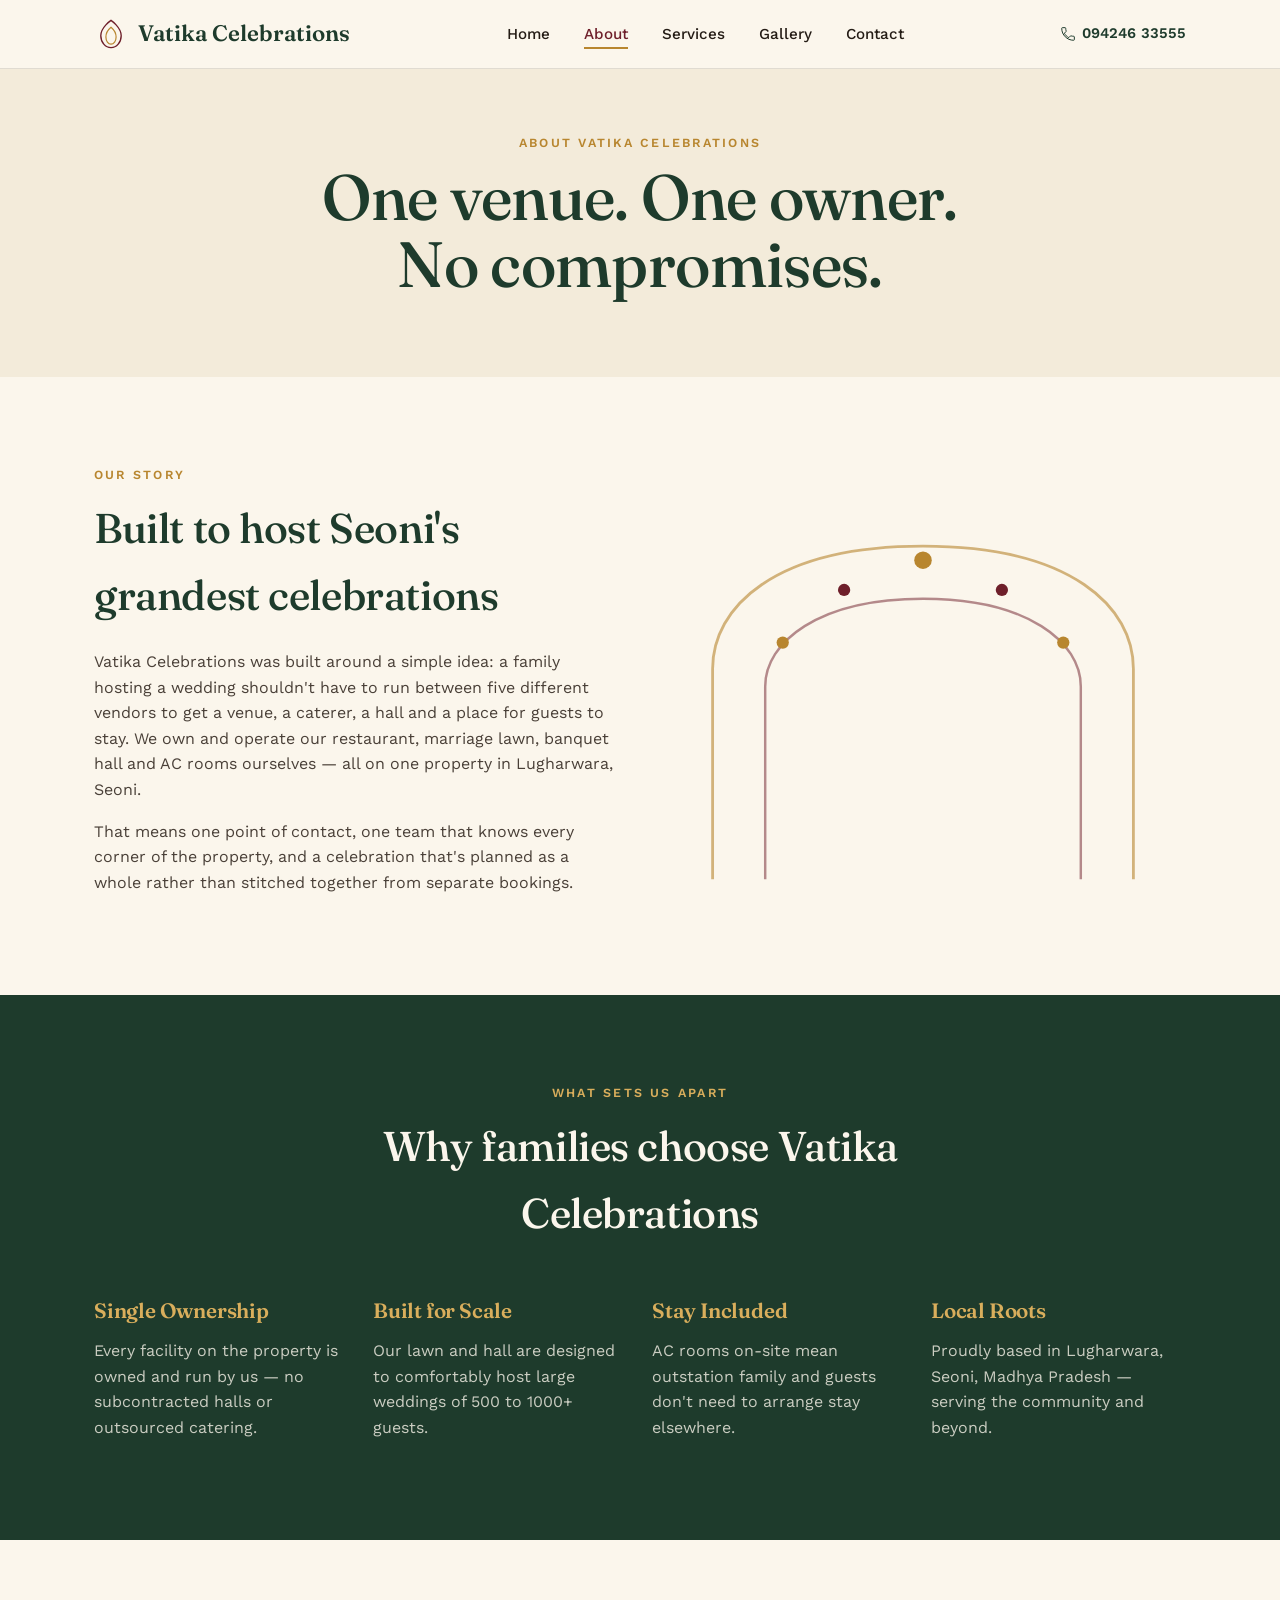
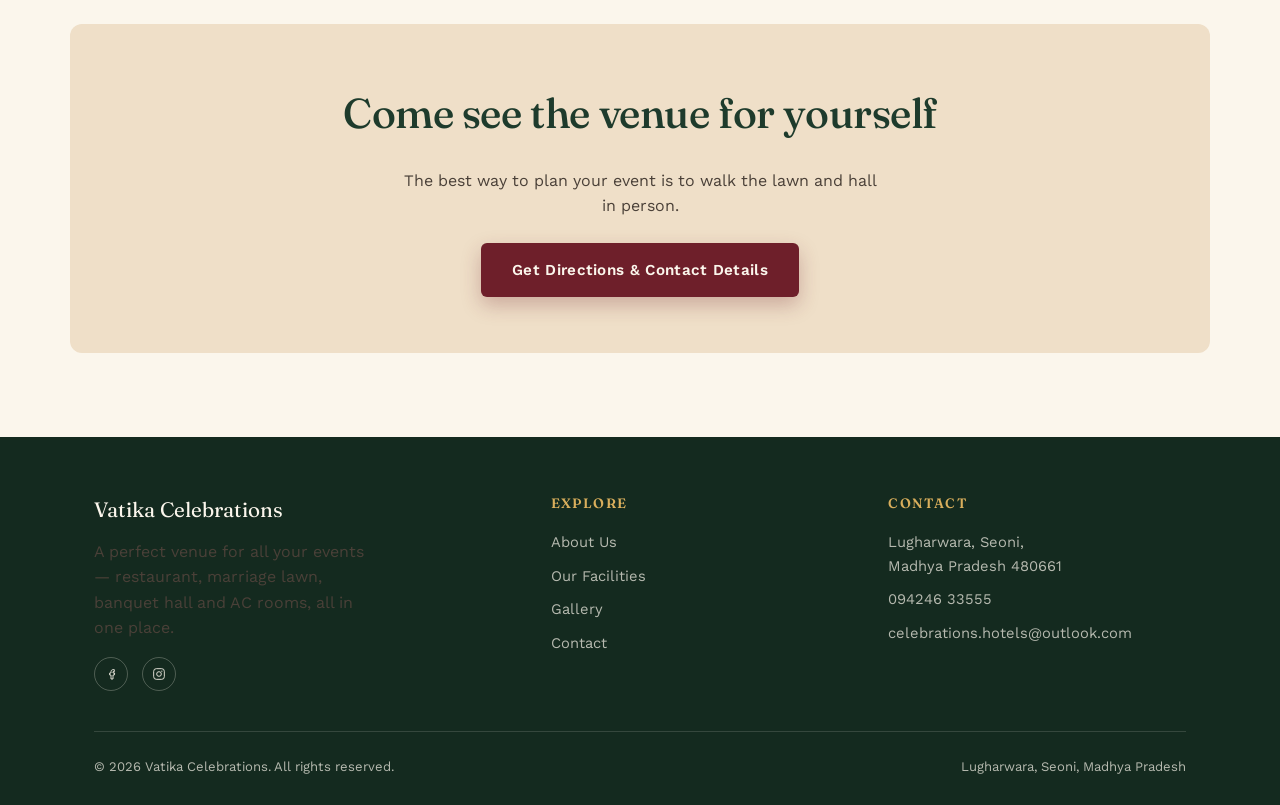
==== about.html @ 2406ad07 "Add files via upload" ====
<!DOCTYPE html>
<html lang="en">
<head>
<meta charset="UTF-8">
<meta name="viewport" content="width=device-width, initial-scale=1.0">
<title>About Us | Vatika Celebrations</title>
<meta name="description" content="Vatika Celebrations in Seoni, Madhya Pradesh — a single-owner venue with a restaurant, marriage lawn, banquet hall and AC rooms, built for grand celebrations.">
<link rel="preconnect" href="https://fonts.googleapis.com">
<link href="https://fonts.googleapis.com/css2?family=Fraunces:wght@400;500;600&family=Work+Sans:wght@400;500;600;700&display=swap" rel="stylesheet">
<link rel="stylesheet" href="css/style.css">
</head>
<body>

<header class="site-header">
  <div class="nav-wrap">
    <a href="index.html" class="brand">
      <svg viewBox="0 0 40 40" fill="none" xmlns="http://www.w3.org/2000/svg">
        <path d="M20 4C20 4 8 12 8 22C8 29.7 13.4 36 20 36C26.6 36 32 29.7 32 22C32 12 20 4 20 4Z" stroke="#6E1F2A" stroke-width="1.6"/>
        <path d="M20 12C20 12 14 17 14 23.5C14 28.2 16.7 32 20 32C23.3 32 26 28.2 26 23.5C26 17 20 12 20 12Z" stroke="#B8862F" stroke-width="1.4"/>
      </svg>
      Vatika Celebrations
    </a>
    <nav>
      <ul class="nav-links">
        <li><a href="index.html">Home</a></li>
        <li><a href="about.html" class="active">About</a></li>
        <li><a href="services.html">Services</a></li>
        <li><a href="gallery.html">Gallery</a></li>
        <li><a href="contact.html">Contact</a></li>
      </ul>
    </nav>
    <div class="nav-cta">
      <a href="tel:+919424633555" class="nav-phone">
        <svg width="16" height="16" viewBox="0 0 24 24" fill="none"><path d="M6.6 10.8C8.1 13.8 10.2 15.9 13.2 17.4L15.5 15.1C15.8 14.8 16.2 14.7 16.6 14.8C17.8 15.2 19.1 15.4 20.5 15.4C21.1 15.4 21.5 15.8 21.5 16.4V20.4C21.5 21 21.1 21.4 20.5 21.4C10.6 21.4 2.6 13.4 2.6 3.5C2.6 2.9 3 2.5 3.6 2.5H7.6C8.2 2.5 8.6 2.9 8.6 3.5C8.6 4.9 8.8 6.2 9.2 7.4C9.3 7.8 9.2 8.2 8.9 8.5L6.6 10.8Z" stroke="#1E3B2C" stroke-width="1.5"/></svg>
        094246 33555
      </a>
      <button class="nav-toggle" aria-label="Menu"><span></span><span></span><span></span></button>
    </div>
  </div>
</header>

<section class="page-hero">
  <div class="container">
    <span class="eyebrow">About Vatika Celebrations</span>
    <h1>One venue. One owner. <br>No compromises.</h1>
  </div>
</section>

<section>
  <div class="container grid-2" style="align-items:center;">
    <div>
      <span class="eyebrow">Our Story</span>
      <h2>Built to host Seoni's grandest celebrations</h2>
      <p>Vatika Celebrations was built around a simple idea: a family hosting a wedding shouldn't have to run between five different vendors to get a venue, a caterer, a hall and a place for guests to stay. We own and operate our restaurant, marriage lawn, banquet hall and AC rooms ourselves — all on one property in Lugharwara, Seoni.</p>
      <p>That means one point of contact, one team that knows every corner of the property, and a celebration that's planned as a whole rather than stitched together from separate bookings.</p>
    </div>
    <svg viewBox="0 0 300 240" fill="none" xmlns="http://www.w3.org/2000/svg">
      <path d="M30 230V110C30 75 65 40 150 40C235 40 270 75 270 110V230" stroke="#B8862F" stroke-width="1.6" opacity="0.6"/>
      <path d="M60 230V120C60 95 90 70 150 70C210 70 240 95 240 120V230" stroke="#6E1F2A" stroke-width="1.4" opacity="0.5"/>
      <circle cx="150" cy="48" r="5" fill="#B8862F"/>
      <circle cx="105" cy="65" r="3.5" fill="#6E1F2A"/>
      <circle cx="195" cy="65" r="3.5" fill="#6E1F2A"/>
      <circle cx="70" cy="95" r="3.5" fill="#B8862F"/>
      <circle cx="230" cy="95" r="3.5" fill="#B8862F"/>
    </svg>
  </div>
</section>

<section class="band">
  <div class="container">
    <div class="section-head center">
      <span class="eyebrow">What Sets Us Apart</span>
      <h2>Why families choose Vatika Celebrations</h2>
    </div>
    <div class="grid-4">
      <div>
        <h3 style="color:var(--gold-light);">Single Ownership</h3>
        <p>Every facility on the property is owned and run by us — no subcontracted halls or outsourced catering.</p>
      </div>
      <div>
        <h3 style="color:var(--gold-light);">Built for Scale</h3>
        <p>Our lawn and hall are designed to comfortably host large weddings of 500 to 1000+ guests.</p>
      </div>
      <div>
        <h3 style="color:var(--gold-light);">Stay Included</h3>
        <p>AC rooms on-site mean outstation family and guests don't need to arrange stay elsewhere.</p>
      </div>
      <div>
        <h3 style="color:var(--gold-light);">Local Roots</h3>
        <p>Proudly based in Lugharwara, Seoni, Madhya Pradesh — serving the community and beyond.</p>
      </div>
    </div>
  </div>
</section>

<section>
  <div class="container text-center" style="background:var(--blush); border-radius:12px; padding:56px 24px;">
    <h2 class="mt-0">Come see the venue for yourself</h2>
    <p style="max-width:480px; margin:0 auto 24px;">The best way to plan your event is to walk the lawn and hall in person.</p>
    <a href="contact.html" class="btn btn-primary">Get Directions &amp; Contact Details</a>
  </div>
</section>

<footer class="site-footer">
  <div class="container">
    <div class="footer-top">
      <div>
        <div class="footer-brand">Vatika Celebrations</div>
        <p style="max-width:280px;">A perfect venue for all your events — restaurant, marriage lawn, banquet hall and AC rooms, all in one place.</p>
        <div class="social-row">
          <a href="https://www.facebook.com/vatikacelebrations/" target="_blank" rel="noopener" aria-label="Facebook"><svg viewBox="0 0 24 24" fill="none"><path d="M15 8.5H17V5.5H15C13.3 5.5 12 6.8 12 8.5V10.5H10V13.5H12V19.5H15V13.5H17L17.5 10.5H15V8.5Z" stroke="#FBF6EC" stroke-width="1.3"/></svg></a>
          <a href="https://www.instagram.com/vatikacelebration/" target="_blank" rel="noopener" aria-label="Instagram"><svg viewBox="0 0 24 24" fill="none"><rect x="4" y="4" width="16" height="16" rx="4" stroke="#FBF6EC" stroke-width="1.3"/><circle cx="12" cy="12" r="3.5" stroke="#FBF6EC" stroke-width="1.3"/><circle cx="16.3" cy="7.7" r="0.8" fill="#FBF6EC"/></svg></a>
        </div>
      </div>
      <div class="footer-col">
        <h4>Explore</h4>
        <ul>
          <li><a href="about.html">About Us</a></li>
          <li><a href="services.html">Our Facilities</a></li>
          <li><a href="gallery.html">Gallery</a></li>
          <li><a href="contact.html">Contact</a></li>
        </ul>
      </div>
      <div class="footer-col">
        <h4>Contact</h4>
        <ul>
          <li>Lugharwara, Seoni,<br>Madhya Pradesh 480661</li>
          <li><a href="tel:+919424633555">094246 33555</a></li>
          <li><a href="mailto:celebrations.hotels@outlook.com">celebrations.hotels@outlook.com</a></li>
        </ul>
      </div>
    </div>
    <div class="footer-bottom">
      <span>© 2026 Vatika Celebrations. All rights reserved.</span>
      <span>Lugharwara, Seoni, Madhya Pradesh</span>
    </div>
  </div>
</footer>

<script src="js/main.js"></script>
</body>
</html>
---- css/style.css ----
/* ============================================
   VATIKA CELEBRATIONS — Design System
   Palette: garden green, marigold gold, wine,
   ivory, warm blush. Inspired by lawn weddings —
   mandap arches, string lights, marigold garlands.
   ============================================ */

:root {
  --ivory: #FBF6EC;
  --ivory-deep: #F3EBDA;
  --forest: #1E3B2C;
  --forest-deep: #142A1F;
  --gold: #B8862F;
  --gold-light: #D9AE5C;
  --wine: #6E1F2A;
  --wine-deep: #501218;
  --blush: #EFDFC8;
  --ink: #241C15;
  --ink-soft: #4A4038;
  --line: rgba(36, 28, 21, 0.12);

  --display: "Fraunces", "Georgia", serif;
  --body: "Work Sans", "Helvetica Neue", Arial, sans-serif;

  --radius: 6px;
  --shadow: 0 12px 32px rgba(30, 59, 44, 0.10);
  --container: 1140px;
}

* { box-sizing: border-box; }

html { scroll-behavior: smooth; }

body {
  margin: 0;
  font-family: var(--body);
  color: var(--ink);
  background: var(--ivory);
  line-height: 1.6;
  -webkit-font-smoothing: antialiased;
}

h1, h2, h3, h4 {
  font-family: var(--display);
  color: var(--forest);
  margin: 0 0 0.5em;
  font-weight: 600;
  letter-spacing: -0.01em;
}

h1 { font-size: clamp(2.4rem, 5vw, 4rem); line-height: 1.05; font-weight: 500; }
h2 { font-size: clamp(1.8rem, 3.4vw, 2.6rem); font-weight: 500; }
h3 { font-size: 1.3rem; }

p { margin: 0 0 1em; color: var(--ink-soft); }

a { color: inherit; text-decoration: none; }

.eyebrow {
  font-family: var(--body);
  font-size: 0.78rem;
  letter-spacing: 0.18em;
  text-transform: uppercase;
  color: var(--gold);
  font-weight: 600;
  display: inline-block;
  margin-bottom: 0.8em;
}

.container {
  max-width: var(--container);
  margin: 0 auto;
  padding: 0 24px;
}

img, svg { max-width: 100%; display: block; }

/* ---------- Buttons ---------- */
.btn {
  display: inline-flex;
  align-items: center;
  gap: 8px;
  padding: 14px 30px;
  border-radius: var(--radius);
  font-family: var(--body);
  font-weight: 600;
  font-size: 0.95rem;
  letter-spacing: 0.02em;
  cursor: pointer;
  border: 1.5px solid transparent;
  transition: transform 0.18s ease, box-shadow 0.18s ease, background 0.18s ease;
}
.btn:hover { transform: translateY(-2px); }
.btn-primary {
  background: var(--wine);
  color: var(--ivory);
  box-shadow: 0 8px 20px rgba(110, 31, 42, 0.28);
}
.btn-primary:hover { background: var(--wine-deep); }
.btn-outline {
  background: transparent;
  color: var(--forest);
  border-color: var(--forest);
}
.btn-outline:hover { background: var(--forest); color: var(--ivory); }
.btn-gold {
  background: var(--gold);
  color: var(--forest-deep);
}
.btn-gold:hover { background: var(--gold-light); }

/* ---------- Header / Nav ---------- */
.site-header {
  position: sticky;
  top: 0;
  z-index: 100;
  background: rgba(251, 246, 236, 0.92);
  backdrop-filter: blur(10px);
  border-bottom: 1px solid var(--line);
}
.nav-wrap {
  display: flex;
  align-items: center;
  justify-content: space-between;
  padding: 16px 24px;
  max-width: var(--container);
  margin: 0 auto;
}
.brand {
  display: flex;
  align-items: center;
  gap: 10px;
  font-family: var(--display);
  font-size: 1.4rem;
  color: var(--forest);
  font-weight: 600;
}
.brand svg { width: 34px; height: 34px; }
.nav-links {
  display: flex;
  gap: 34px;
  list-style: none;
  margin: 0;
  padding: 0;
}
.nav-links a {
  font-size: 0.95rem;
  font-weight: 500;
  color: var(--ink);
  position: relative;
  padding: 4px 0;
}
.nav-links a::after {
  content: "";
  position: absolute;
  left: 0; bottom: -2px;
  width: 0; height: 2px;
  background: var(--gold);
  transition: width 0.2s ease;
}
.nav-links a:hover::after,
.nav-links a.active::after { width: 100%; }
.nav-links a.active { color: var(--wine); }
.nav-cta { display: flex; align-items: center; gap: 18px; }
.nav-phone {
  font-weight: 600;
  font-size: 0.92rem;
  color: var(--forest);
  display: flex;
  align-items: center;
  gap: 6px;
}
.nav-toggle {
  display: none;
  flex-direction: column;
  gap: 5px;
  background: none;
  border: none;
  cursor: pointer;
  padding: 6px;
}
.nav-toggle span {
  width: 24px; height: 2px;
  background: var(--forest);
}

/* ---------- Hero ---------- */
.hero {
  position: relative;
  padding: 90px 0 60px;
  overflow: hidden;
  background: linear-gradient(180deg, var(--ivory) 0%, var(--ivory-deep) 100%);
}
.hero-arch {
  position: absolute;
  bottom: -10px;
  left: 50%;
  transform: translateX(-50%);
  width: min(900px, 92vw);
  opacity: 0.9;
  pointer-events: none;
}
.hero-inner {
  position: relative;
  z-index: 2;
  text-align: center;
  max-width: 760px;
  margin: 0 auto;
  padding: 0 24px 140px;
}
.hero-actions {
  display: flex;
  gap: 16px;
  justify-content: center;
  margin-top: 30px;
  flex-wrap: wrap;
}
.hero-facts {
  display: flex;
  justify-content: center;
  gap: 48px;
  margin-top: 56px;
  flex-wrap: wrap;
  position: relative;
  z-index: 2;
}
.hero-fact { text-align: center; }
.hero-fact strong {
  display: block;
  font-family: var(--display);
  font-size: 2rem;
  color: var(--wine);
}
.hero-fact span {
  font-size: 0.82rem;
  text-transform: uppercase;
  letter-spacing: 0.12em;
  color: var(--ink-soft);
}

/* ---------- Sections ---------- */
section { padding: 84px 0; }
.section-head {
  max-width: 640px;
  margin: 0 0 48px;
}
.section-head.center { margin-left: auto; margin-right: auto; text-align: center; }

.divider-motif {
  width: 100%;
  max-width: 260px;
  margin: 0 auto 40px;
  opacity: 0.8;
}

/* ---------- Cards / Grid ---------- */
.grid-2 { display: grid; grid-template-columns: 1fr 1fr; gap: 40px; }
.grid-4 { display: grid; grid-template-columns: repeat(4, 1fr); gap: 24px; }

.facility-card {
  background: #fff;
  border: 1px solid var(--line);
  border-radius: var(--radius);
  padding: 34px 28px;
  transition: transform 0.2s ease, box-shadow 0.2s ease;
}
.facility-card:hover { transform: translateY(-4px); box-shadow: var(--shadow); }
.facility-icon {
  width: 46px; height: 46px;
  margin-bottom: 20px;
  color: var(--wine);
}
.facility-card h3 { margin-bottom: 10px; }

.band {
  background: var(--forest);
  color: var(--ivory);
}
.band h2, .band h3 { color: var(--ivory); }
.band p { color: rgba(251, 246, 236, 0.78); }
.band .eyebrow { color: var(--gold-light); }

/* ---------- Gallery placeholders ---------- */
.gallery-grid {
  display: grid;
  grid-template-columns: repeat(3, 1fr);
  gap: 20px;
}
.gallery-tile {
  aspect-ratio: 4/3;
  border-radius: var(--radius);
  background: var(--blush);
  display: flex;
  align-items: center;
  justify-content: center;
  flex-direction: column;
  gap: 10px;
  border: 1px dashed rgba(110, 31, 42, 0.35);
  color: var(--wine);
  text-align: center;
  padding: 20px;
}
.gallery-tile svg { width: 40px; height: 40px; opacity: 0.7; }
.gallery-tile span {
  font-size: 0.8rem;
  color: var(--ink-soft);
  text-transform: uppercase;
  letter-spacing: 0.08em;
}

/* ---------- Contact ---------- */
.contact-grid {
  display: grid;
  grid-template-columns: 1fr 1fr;
  gap: 50px;
  align-items: start;
}
.contact-info-item {
  display: flex;
  gap: 16px;
  padding: 20px 0;
  border-bottom: 1px solid var(--line);
}
.contact-info-item svg { width: 24px; height: 24px; color: var(--wine); flex-shrink: 0; }
.map-frame {
  border-radius: var(--radius);
  overflow: hidden;
  border: 1px solid var(--line);
  box-shadow: var(--shadow);
}
.map-frame iframe { display: block; width: 100%; height: 380px; border: 0; }

/* ---------- Footer ---------- */
.site-footer {
  background: var(--forest-deep);
  color: rgba(251, 246, 236, 0.7);
  padding: 56px 0 28px;
}
.footer-top {
  display: grid;
  grid-template-columns: 1.4fr 1fr 1fr;
  gap: 40px;
  padding-bottom: 40px;
  border-bottom: 1px solid rgba(251, 246, 236, 0.14);
}
.footer-brand {
  font-family: var(--display);
  color: var(--ivory);
  font-size: 1.3rem;
  margin-bottom: 12px;
}
.footer-col h4 {
  color: var(--gold-light);
  font-size: 0.85rem;
  text-transform: uppercase;
  letter-spacing: 0.1em;
  margin-bottom: 16px;
}
.footer-col ul { list-style: none; margin: 0; padding: 0; }
.footer-col li { margin-bottom: 10px; font-size: 0.92rem; }
.footer-col a:hover { color: var(--ivory); }
.footer-bottom {
  display: flex;
  justify-content: space-between;
  padding-top: 24px;
  font-size: 0.82rem;
  flex-wrap: wrap;
  gap: 12px;
}
.social-row { display: flex; gap: 14px; }
.social-row a {
  width: 34px; height: 34px;
  border: 1px solid rgba(251, 246, 236, 0.25);
  border-radius: 50%;
  display: flex; align-items: center; justify-content: center;
}
.social-row svg { width: 16px; height: 16px; }

/* ---------- Page hero (inner pages) ---------- */
.page-hero {
  padding: 64px 0 48px;
  background: var(--ivory-deep);
  text-align: center;
}
.page-hero .eyebrow { display: block; }

/* ---------- Timeline / process ---------- */
.process-list { display: grid; gap: 0; }
.process-item {
  display: grid;
  grid-template-columns: 90px 1fr;
  gap: 24px;
  padding: 28px 0;
  border-bottom: 1px solid var(--line);
}
.process-item .num {
  font-family: var(--display);
  font-size: 2rem;
  color: var(--gold);
}

/* ---------- Utility ---------- */
.mt-0 { margin-top: 0; }
.text-center { text-align: center; }

/* ---------- Responsive ---------- */
@media (max-width: 860px) {
  .nav-links, .nav-phone { display: none; }
  .nav-toggle { display: flex; }
  .site-header.open .nav-links {
    display: flex;
    position: absolute;
    top: 100%; left: 0; right: 0;
    background: var(--ivory);
    flex-direction: column;
    padding: 20px 24px 28px;
    gap: 18px;
    border-bottom: 1px solid var(--line);
  }
  .grid-2, .contact-grid { grid-template-columns: 1fr; }
  .grid-4 { grid-template-columns: 1fr 1fr; }
  .gallery-grid { grid-template-columns: 1fr 1fr; }
  .footer-top { grid-template-columns: 1fr; gap: 28px; }
  .hero-facts { gap: 28px; }
}
@media (max-width: 520px) {
  .grid-4, .gallery-grid { grid-template-columns: 1fr; }
  section { padding: 56px 0; }
}
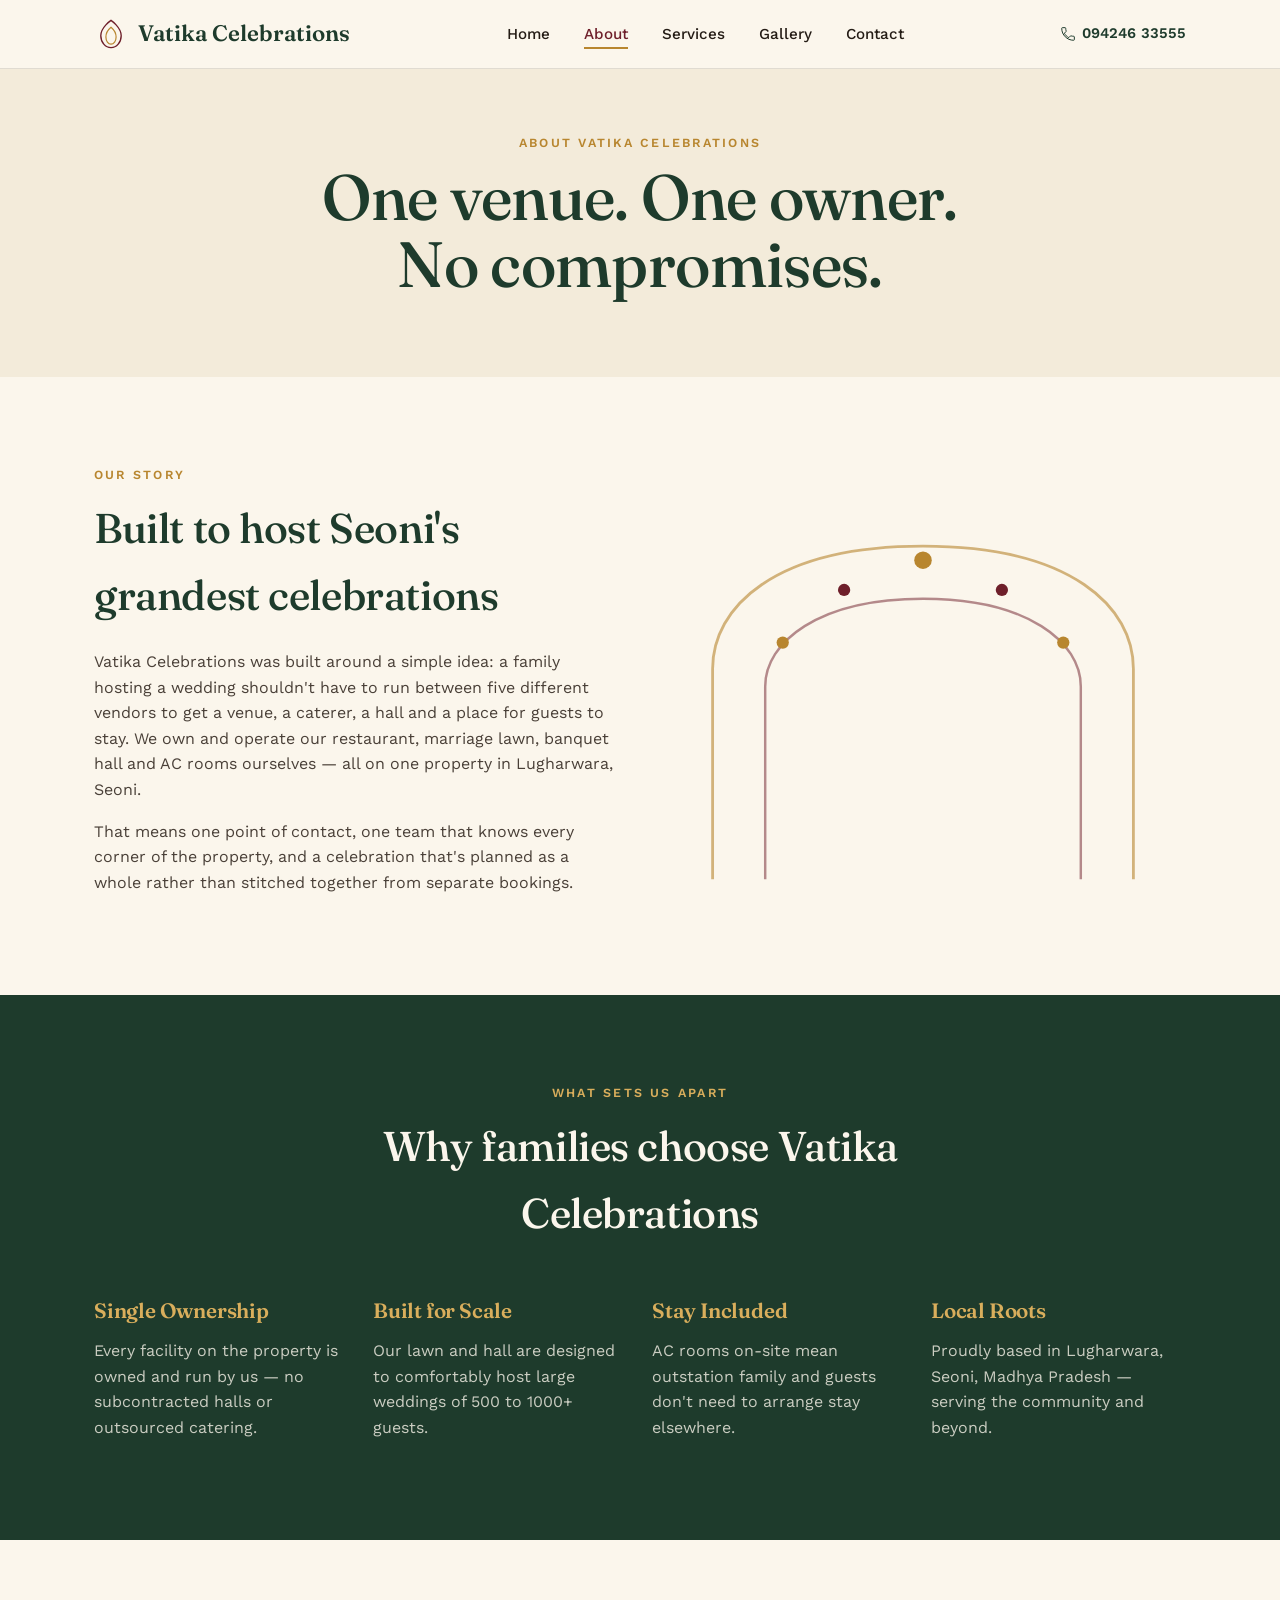
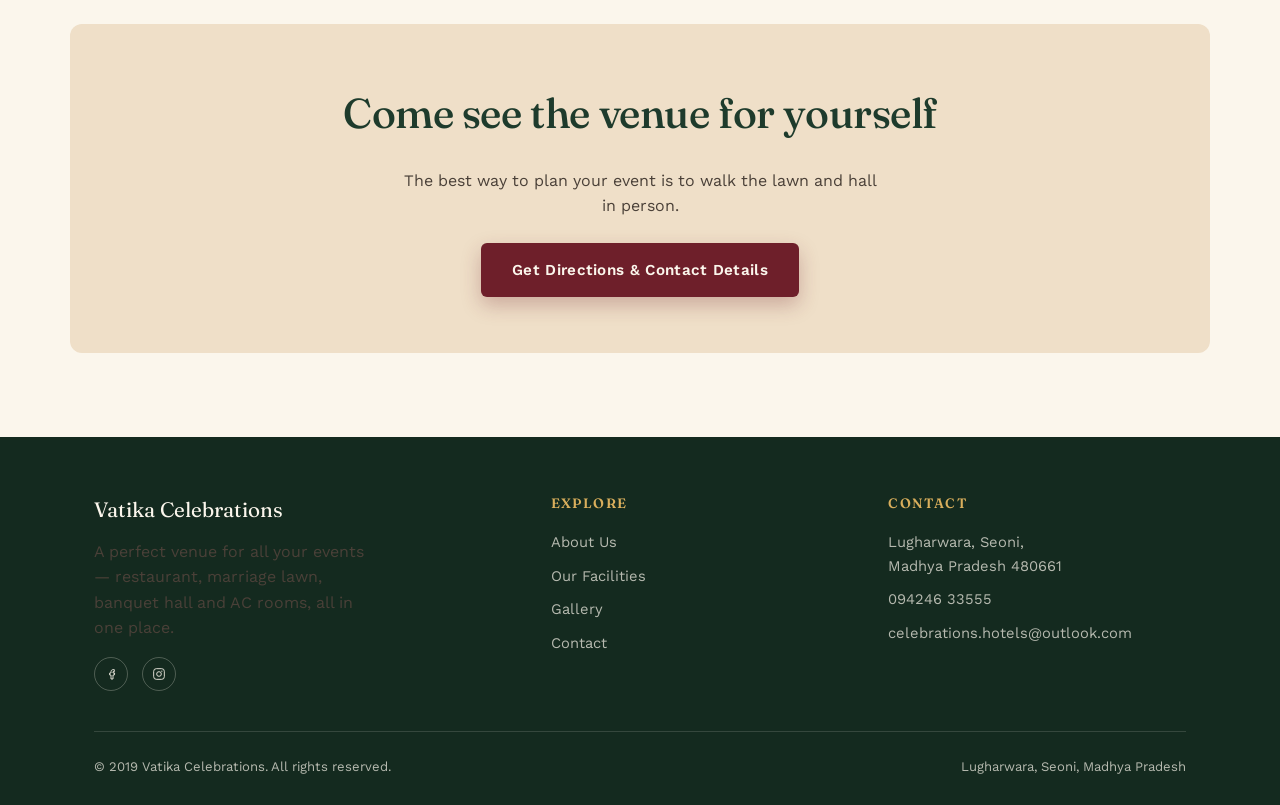
==== commit 732feafa: "Update about.html" ====
--- a/about.html
+++ b/about.html
@@ -131,7 +131,7 @@
       </div>
     </div>
     <div class="footer-bottom">
-      <span>© 2026 Vatika Celebrations. All rights reserved.</span>
+      <span>© 2019 Vatika Celebrations. All rights reserved.</span>
       <span>Lugharwara, Seoni, Madhya Pradesh</span>
     </div>
   </div>
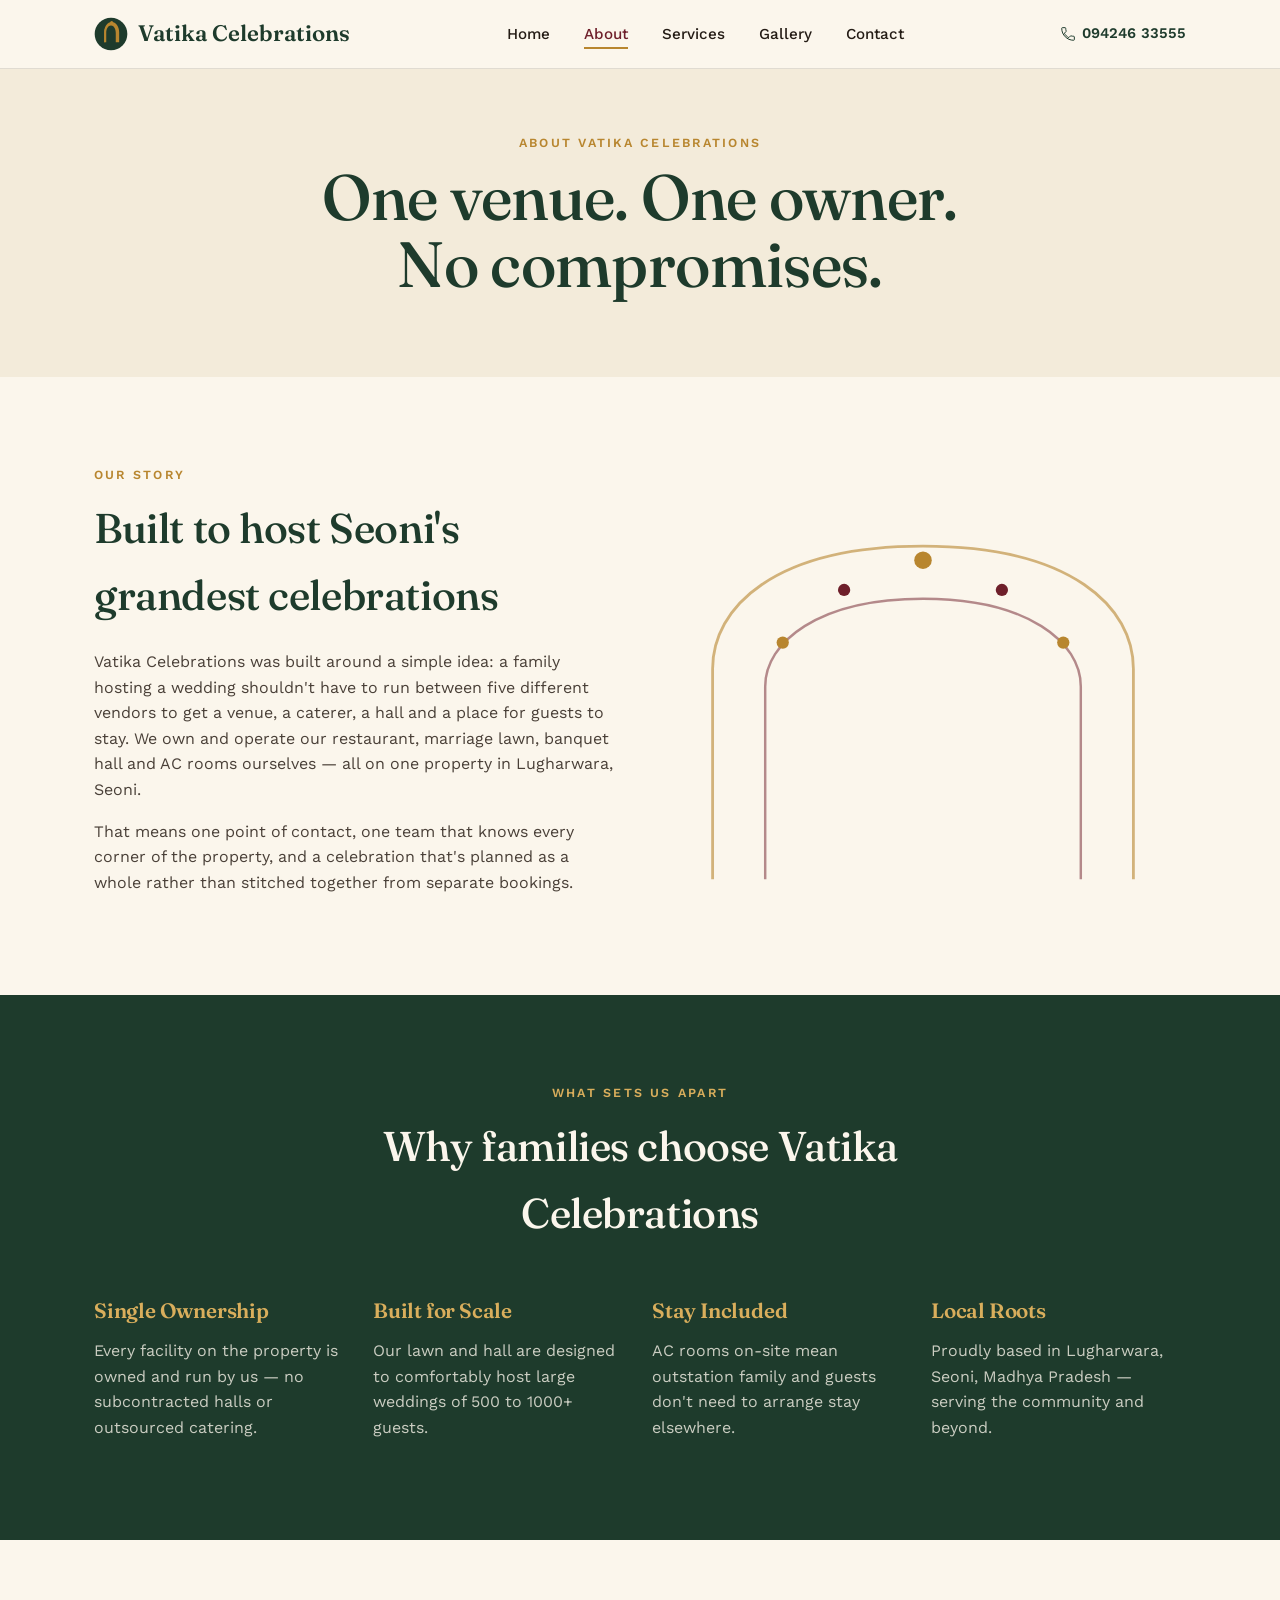
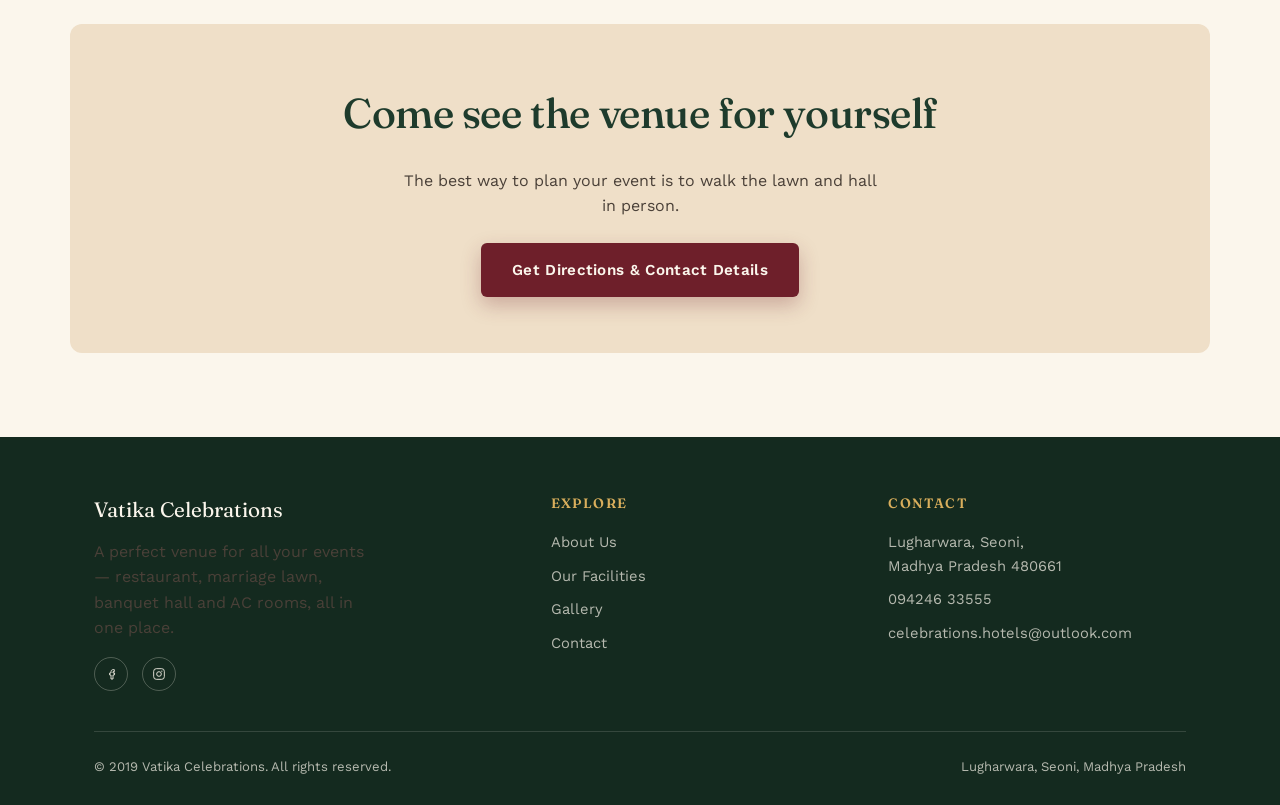
==== commit 26af2e35: "Update about.html" ====
--- a/about.html
+++ b/about.html
@@ -7,6 +7,11 @@
 <meta name="description" content="Vatika Celebrations in Seoni, Madhya Pradesh — a single-owner venue with a restaurant, marriage lawn, banquet hall and AC rooms, built for grand celebrations.">
 <link rel="preconnect" href="https://fonts.googleapis.com">
 <link href="https://fonts.googleapis.com/css2?family=Fraunces:wght@400;500;600&family=Work+Sans:wght@400;500;600;700&display=swap" rel="stylesheet">
+<link rel="icon" type="image/svg+xml" href="images/favicon-mark.svg">
+<link rel="icon" type="image/png" sizes="32x32" href="images/favicon-32.png">
+<link rel="icon" type="image/png" sizes="16x16" href="images/favicon-16.png">
+<link rel="apple-touch-icon" sizes="180x180" href="images/apple-touch-icon.png">
+<link rel="shortcut icon" href="images/favicon.ico">
 <link rel="stylesheet" href="css/style.css">
 </head>
 <body>
@@ -14,10 +19,7 @@
 <header class="site-header">
   <div class="nav-wrap">
     <a href="index.html" class="brand">
-      <svg viewBox="0 0 40 40" fill="none" xmlns="http://www.w3.org/2000/svg">
-        <path d="M20 4C20 4 8 12 8 22C8 29.7 13.4 36 20 36C26.6 36 32 29.7 32 22C32 12 20 4 20 4Z" stroke="#6E1F2A" stroke-width="1.6"/>
-        <path d="M20 12C20 12 14 17 14 23.5C14 28.2 16.7 32 20 32C23.3 32 26 28.2 26 23.5C26 17 20 12 20 12Z" stroke="#B8862F" stroke-width="1.4"/>
-      </svg>
+<img src="images/favicon-mark.svg" alt="Vatika Celebrations logo" width="34" height="34">
       Vatika Celebrations
     </a>
     <nav>
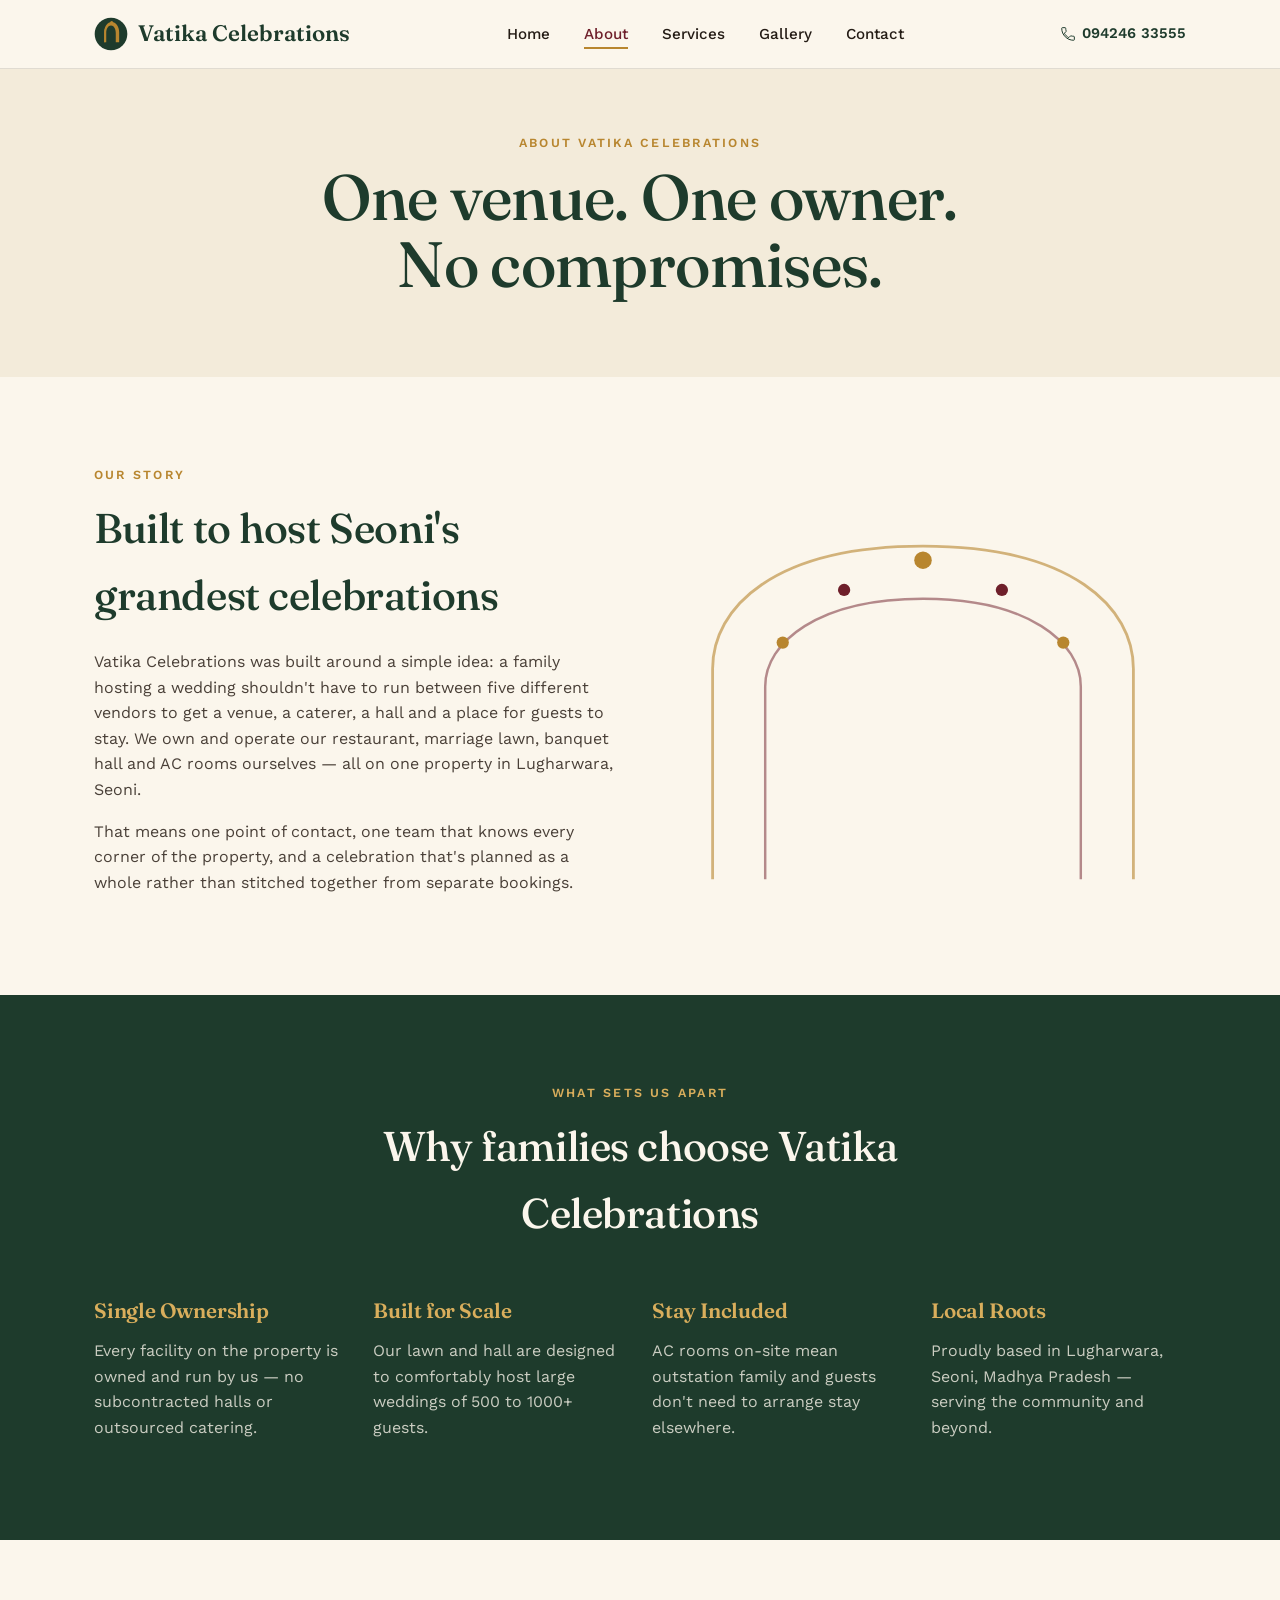
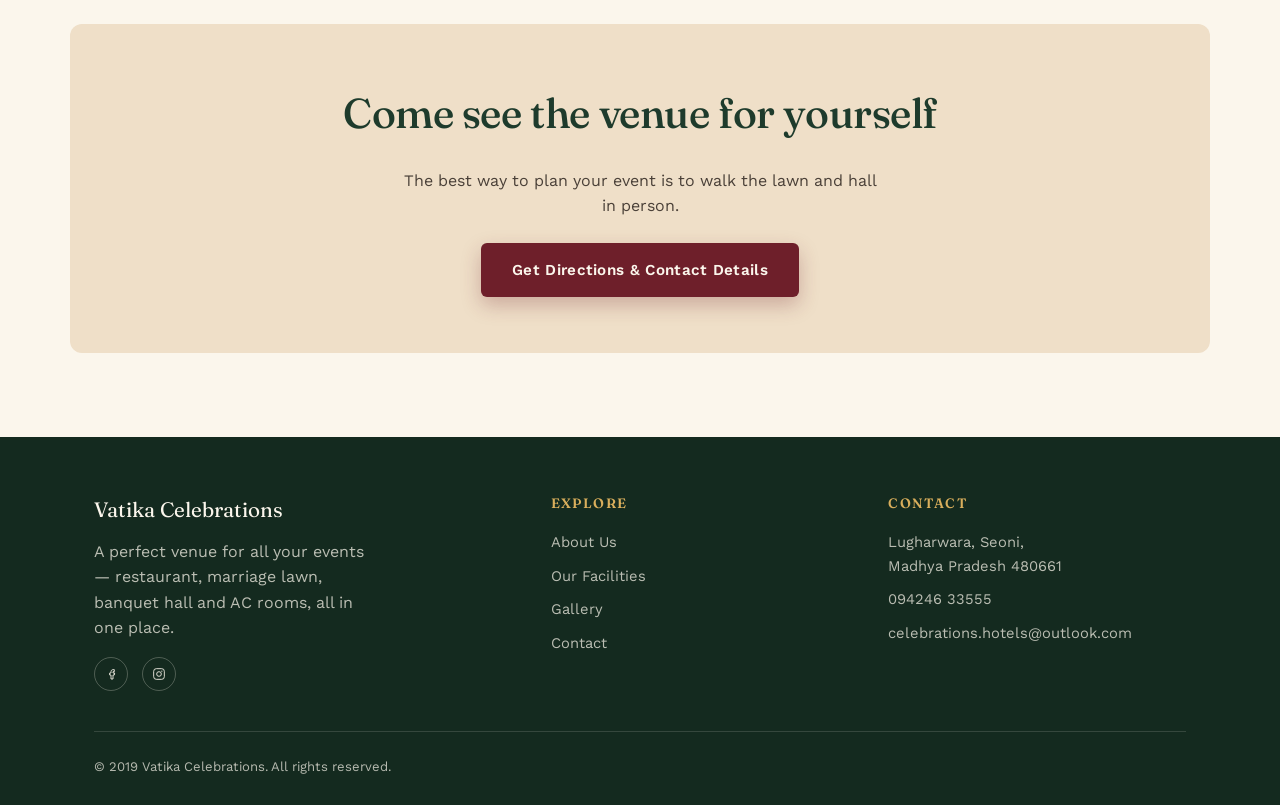
==== commit 536faaf4: "Update about.html" ====
--- a/about.html
+++ b/about.html
@@ -134,7 +134,6 @@
     </div>
     <div class="footer-bottom">
       <span>© 2019 Vatika Celebrations. All rights reserved.</span>
-      <span>Lugharwara, Seoni, Madhya Pradesh</span>
     </div>
   </div>
 </footer>
--- a/css/style.css
+++ b/css/style.css
@@ -187,26 +187,20 @@
 /* ---------- Hero ---------- */
 .hero {
   position: relative;
-  padding: 90px 0 60px;
-  overflow: hidden;
+  padding: 100px 0 56px;
   background: linear-gradient(180deg, var(--ivory) 0%, var(--ivory-deep) 100%);
 }
-.hero-arch {
-  position: absolute;
-  bottom: -10px;
-  left: 50%;
-  transform: translateX(-50%);
-  width: min(900px, 92vw);
-  opacity: 0.9;
-  pointer-events: none;
+.hero-motif {
+  display: block;
+  width: min(220px, 46vw);
+  margin: 34px auto 0;
+  opacity: 0.85;
 }
 .hero-inner {
-  position: relative;
-  z-index: 2;
   text-align: center;
   max-width: 760px;
   margin: 0 auto;
-  padding: 0 24px 140px;
+  padding: 0 24px;
 }
 .hero-actions {
   display: flex;
@@ -215,16 +209,32 @@
   margin-top: 30px;
   flex-wrap: wrap;
 }
+.stats-band {
+  background: var(--ivory-deep);
+  border-top: 1px solid var(--line);
+  border-bottom: 1px solid var(--line);
+  padding: 40px 0;
+}
 .hero-facts {
   display: flex;
   justify-content: center;
-  gap: 48px;
-  margin-top: 56px;
   flex-wrap: wrap;
+}
+.hero-fact {
+  text-align: center;
+  padding: 0 52px;
   position: relative;
-  z-index: 2;
-}
-.hero-fact { text-align: center; }
+}
+.hero-fact:not(:last-child)::after {
+  content: "";
+  position: absolute;
+  right: 0;
+  top: 50%;
+  transform: translateY(-50%);
+  width: 1px;
+  height: 38px;
+  background: var(--line);
+}
 .hero-fact strong {
   display: block;
   font-family: var(--display);
@@ -236,6 +246,9 @@
   text-transform: uppercase;
   letter-spacing: 0.12em;
   color: var(--ink-soft);
+}
+@media (max-width: 560px) {
+  .hero-fact { padding: 0 24px; }
 }
 
 /* ---------- Sections ---------- */
@@ -336,6 +349,9 @@
   color: rgba(251, 246, 236, 0.7);
   padding: 56px 0 28px;
 }
+.site-footer p {
+  color: rgba(251, 246, 236, 0.7);
+}
 .footer-top {
   display: grid;
   grid-template-columns: 1.4fr 1fr 1fr;
@@ -349,6 +365,8 @@
   font-size: 1.3rem;
   margin-bottom: 12px;
 }
+.site-footer p, .site-footer li { color: rgba(251, 246, 236, 0.72); }
+.site-footer a:hover { color: var(--gold-light); }
 .footer-col h4 {
   color: var(--gold-light);
   font-size: 0.85rem;
